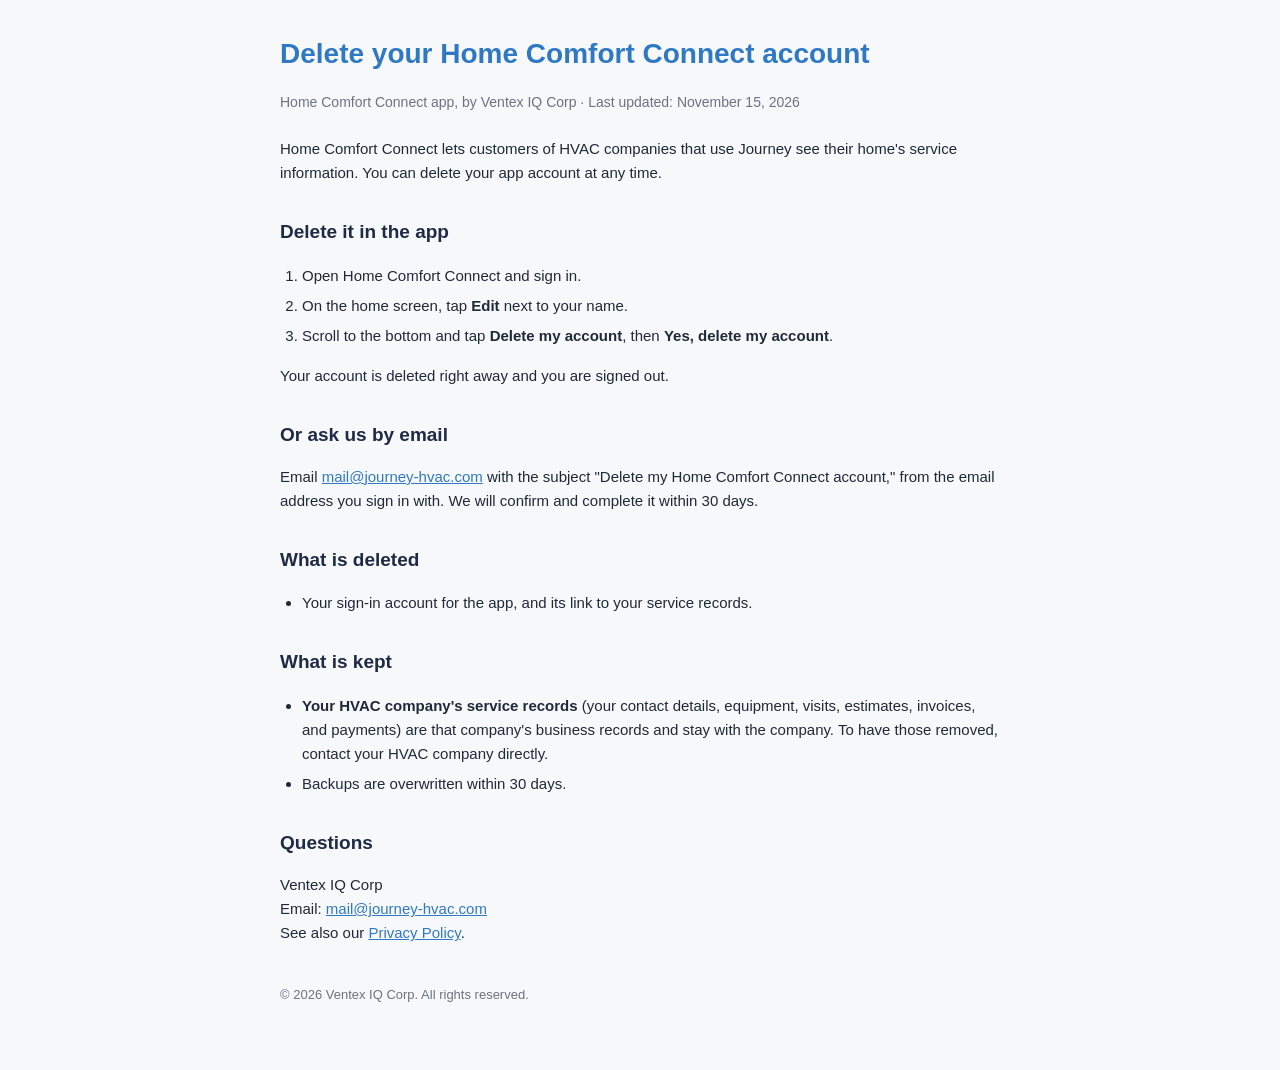
==== customer-app-delete.html @ b50ceea6 "edits for play store" ====
<!DOCTYPE html>
<html lang="en">
<head>
<meta charset="utf-8" />
<meta name="viewport" content="width=device-width, initial-scale=1" />
<title>Delete Your Home Comfort Connect Account</title>
<meta name="robots" content="index,follow" />
<style>
  :root { color-scheme: light; }
  * { box-sizing: border-box; }
  body { margin:0; font-family: Arial, Helvetica, sans-serif; line-height:1.6; color:#1f2937; background:#f7f8fa; }
  .wrap { max-width:760px; margin:0 auto; padding:32px 20px 64px; }
  h1 { color:#2F79C4; font-size:28px; margin:0 0 4px; }
  h2 { color:#1f2a44; font-size:19px; margin:32px 0 8px; }
  .updated { color:#6b7280; font-size:14px; margin-bottom:24px; }
  p,li { font-size:15px; }
  ol,ul { padding-left:22px; } li { margin-bottom:6px; }
  a { color:#2F79C4; }
  footer { margin-top:40px; color:#6b7280; font-size:13px; }
</style>
</head>
<body>
<div class="wrap">

  <h1>Delete your Home Comfort Connect account</h1>
  <p class="updated">Home Comfort Connect app, by Ventex IQ Corp · Last updated: November 15, 2026</p>

  <p>Home Comfort Connect lets customers of HVAC companies that use Journey see their home's service
  information. You can delete your app account at any time.</p>

  <h2>Delete it in the app</h2>
  <ol>
    <li>Open Home Comfort Connect and sign in.</li>
    <li>On the home screen, tap <strong>Edit</strong> next to your name.</li>
    <li>Scroll to the bottom and tap <strong>Delete my account</strong>, then <strong>Yes, delete my
    account</strong>.</li>
  </ol>
  <p>Your account is deleted right away and you are signed out.</p>

  <h2>Or ask us by email</h2>
  <p>Email <a href="mailto:mail@journey-hvac.com?subject=Delete%20my%20Home%20Comfort%20Connect%20account">mail@journey-hvac.com</a>
  with the subject "Delete my Home Comfort Connect account," from the email address you sign in with. We
  will confirm and complete it within 30 days.</p>

  <h2>What is deleted</h2>
  <ul>
    <li>Your sign-in account for the app, and its link to your service records.</li>
  </ul>

  <h2>What is kept</h2>
  <ul>
    <li><strong>Your HVAC company's service records</strong> (your contact details, equipment, visits,
    estimates, invoices, and payments) are that company's business records and stay with the company.
    To have those removed, contact your HVAC company directly.</li>
    <li>Backups are overwritten within 30 days.</li>
  </ul>

  <h2>Questions</h2>
  <p>Ventex IQ Corp<br />
  Email: <a href="mailto:mail@journey-hvac.com">mail@journey-hvac.com</a><br />
  See also our <a href="/privacy.html">Privacy Policy</a>.</p>

  <footer>&copy; 2026 Ventex IQ Corp. All rights reserved.</footer>

</div>
</body>
</html>
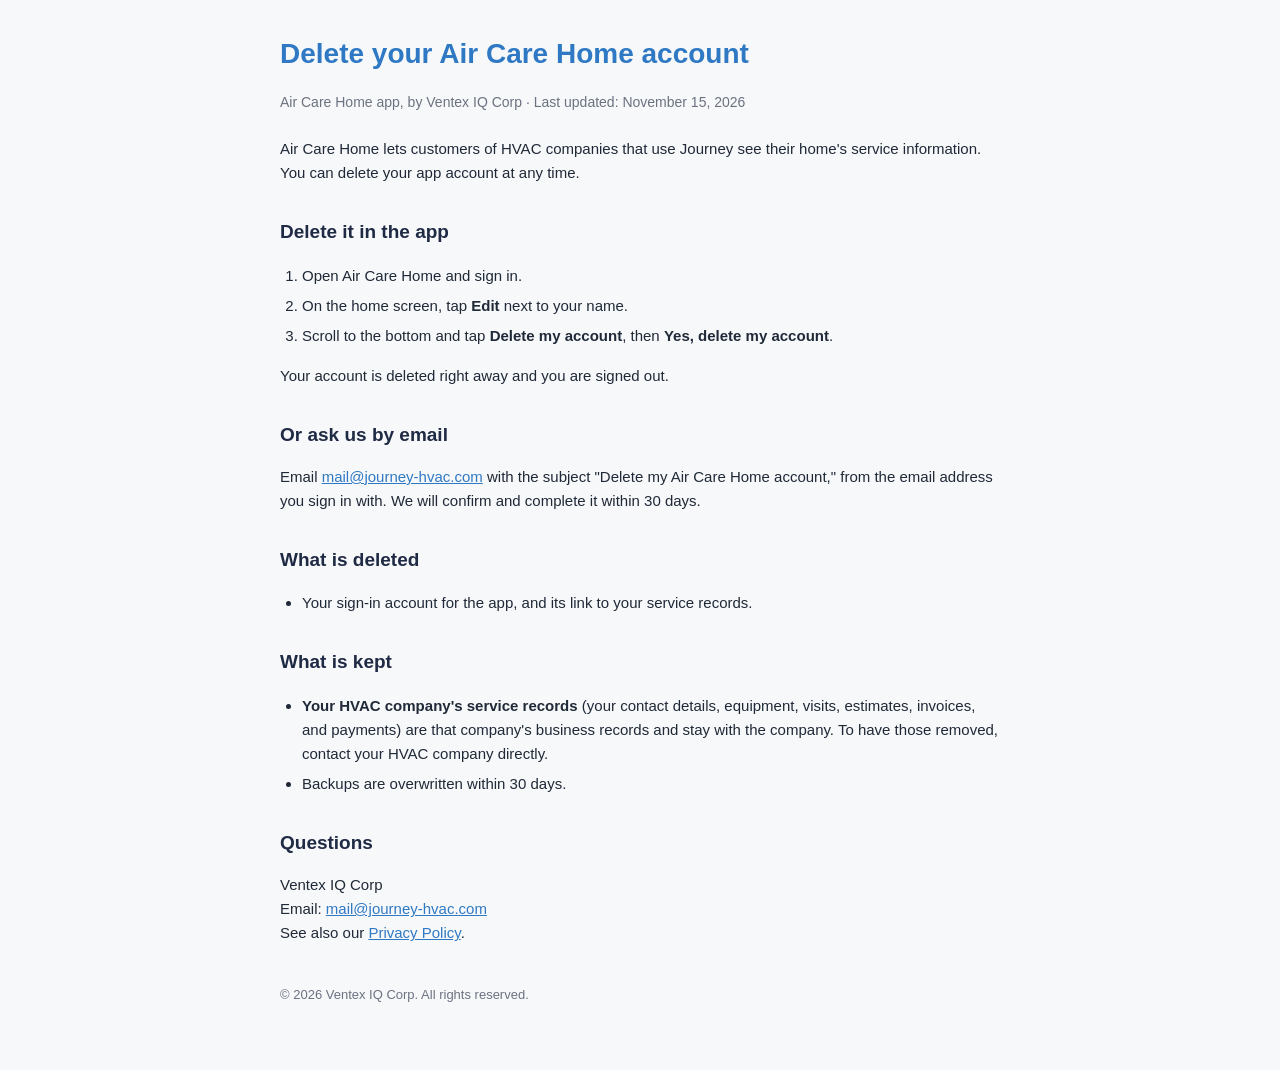
==== commit 9294da8c: "apple updates" ====
--- a/customer-app-delete.html
+++ b/customer-app-delete.html
@@ -3,7 +3,7 @@
 <head>
 <meta charset="utf-8" />
 <meta name="viewport" content="width=device-width, initial-scale=1" />
-<title>Delete Your Home Comfort Connect Account</title>
+<title>Delete Your Air Care Home Account</title>
 <meta name="robots" content="index,follow" />
 <style>
   :root { color-scheme: light; }
@@ -22,15 +22,15 @@
 <body>
 <div class="wrap">
 
-  <h1>Delete your Home Comfort Connect account</h1>
-  <p class="updated">Home Comfort Connect app, by Ventex IQ Corp · Last updated: November 15, 2026</p>
+  <h1>Delete your Air Care Home account</h1>
+  <p class="updated">Air Care Home app, by Ventex IQ Corp · Last updated: November 15, 2026</p>
 
-  <p>Home Comfort Connect lets customers of HVAC companies that use Journey see their home's service
+  <p>Air Care Home lets customers of HVAC companies that use Journey see their home's service
   information. You can delete your app account at any time.</p>
 
   <h2>Delete it in the app</h2>
   <ol>
-    <li>Open Home Comfort Connect and sign in.</li>
+    <li>Open Air Care Home and sign in.</li>
     <li>On the home screen, tap <strong>Edit</strong> next to your name.</li>
     <li>Scroll to the bottom and tap <strong>Delete my account</strong>, then <strong>Yes, delete my
     account</strong>.</li>
@@ -39,7 +39,7 @@
 
   <h2>Or ask us by email</h2>
   <p>Email <a href="mailto:mail@journey-hvac.com?subject=Delete%20my%20Home%20Comfort%20Connect%20account">mail@journey-hvac.com</a>
-  with the subject "Delete my Home Comfort Connect account," from the email address you sign in with. We
+  with the subject "Delete my Air Care Home account," from the email address you sign in with. We
   will confirm and complete it within 30 days.</p>
 
   <h2>What is deleted</h2>
